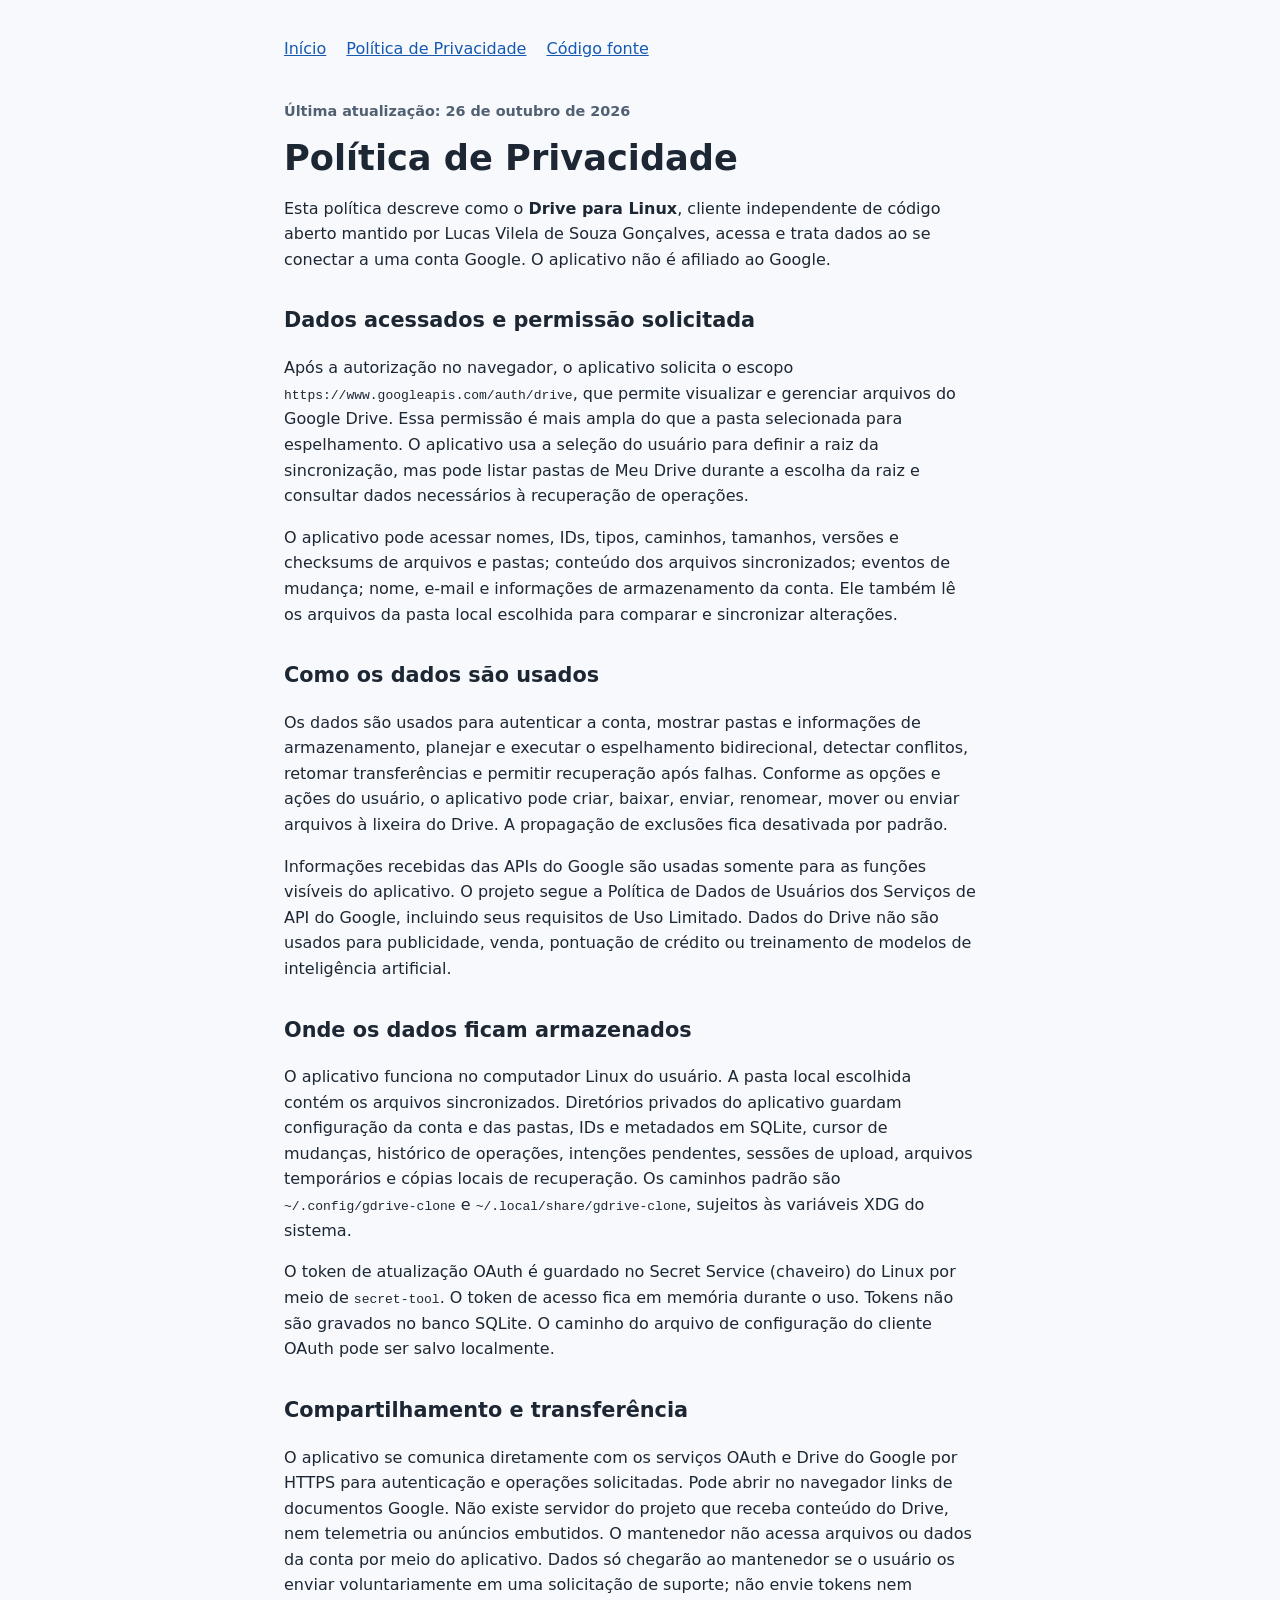
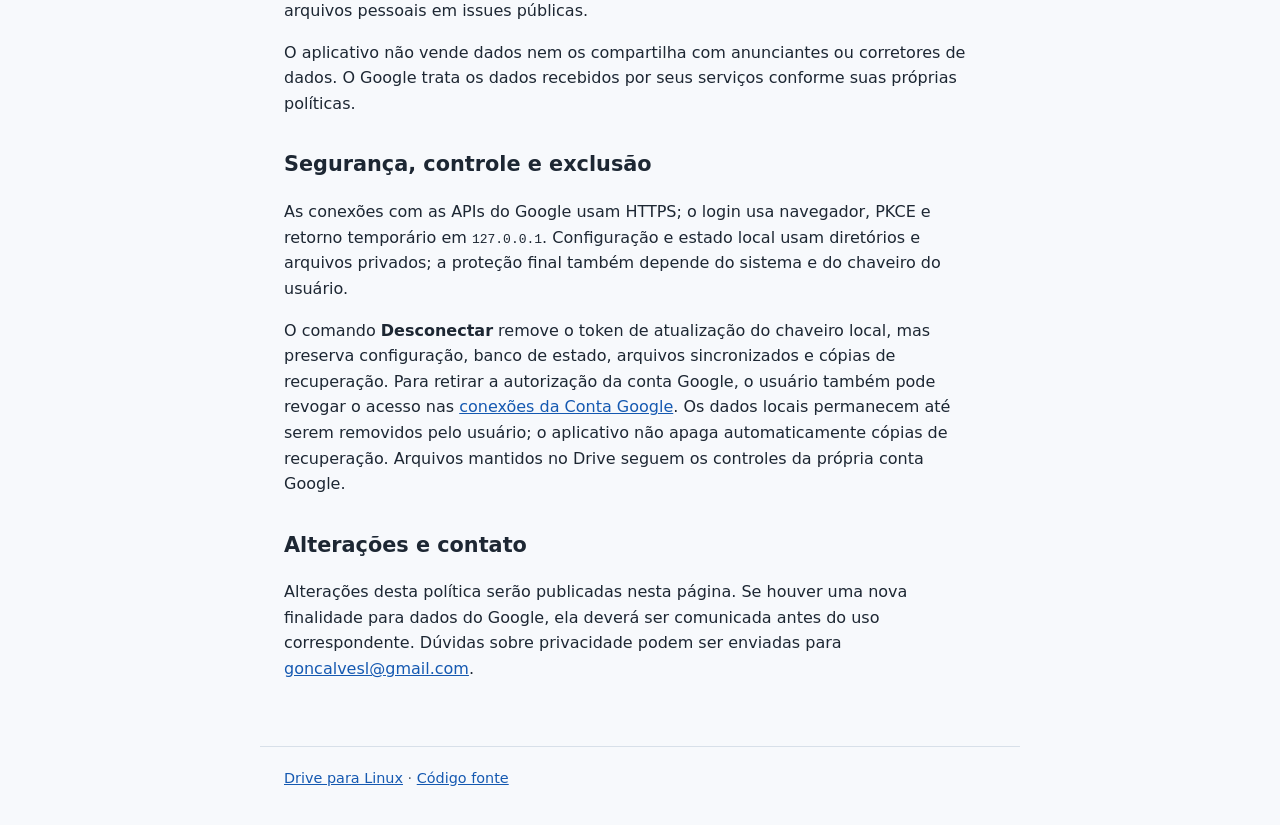
==== docs/privacy/index.html @ 491c3cfb "Publish application privacy policy pages" ====
<!doctype html>
<html lang="pt-BR">
<head>
  <meta charset="utf-8">
  <meta name="viewport" content="width=device-width, initial-scale=1">
  <meta name="description" content="Política de Privacidade do aplicativo Drive para Linux.">
  <title>Política de Privacidade — Drive para Linux</title>
  <link rel="stylesheet" href="../assets/site.css">
</head>
<body>
  <header>
    <nav aria-label="Navegação principal">
      <a href="../">Início</a>
      <a href="./" aria-current="page">Política de Privacidade</a>
      <a href="https://github.com/goncalvesl/gdrive-clone">Código fonte</a>
    </nav>
  </header>
  <main>
    <p class="eyebrow">Última atualização: 26 de outubro de 2026</p>
    <h1>Política de Privacidade</h1>
    <p>Esta política descreve como o <strong>Drive para Linux</strong>, cliente independente de código aberto mantido por Lucas Vilela de Souza Gonçalves, acessa e trata dados ao se conectar a uma conta Google. O aplicativo não é afiliado ao Google.</p>

    <h2>Dados acessados e permissão solicitada</h2>
    <p>Após a autorização no navegador, o aplicativo solicita o escopo <code>https://www.googleapis.com/auth/drive</code>, que permite visualizar e gerenciar arquivos do Google Drive. Essa permissão é mais ampla do que a pasta selecionada para espelhamento. O aplicativo usa a seleção do usuário para definir a raiz da sincronização, mas pode listar pastas de Meu Drive durante a escolha da raiz e consultar dados necessários à recuperação de operações.</p>
    <p>O aplicativo pode acessar nomes, IDs, tipos, caminhos, tamanhos, versões e checksums de arquivos e pastas; conteúdo dos arquivos sincronizados; eventos de mudança; nome, e-mail e informações de armazenamento da conta. Ele também lê os arquivos da pasta local escolhida para comparar e sincronizar alterações.</p>

    <h2>Como os dados são usados</h2>
    <p>Os dados são usados para autenticar a conta, mostrar pastas e informações de armazenamento, planejar e executar o espelhamento bidirecional, detectar conflitos, retomar transferências e permitir recuperação após falhas. Conforme as opções e ações do usuário, o aplicativo pode criar, baixar, enviar, renomear, mover ou enviar arquivos à lixeira do Drive. A propagação de exclusões fica desativada por padrão.</p>
    <p>Informações recebidas das APIs do Google são usadas somente para as funções visíveis do aplicativo. O projeto segue a Política de Dados de Usuários dos Serviços de API do Google, incluindo seus requisitos de Uso Limitado. Dados do Drive não são usados para publicidade, venda, pontuação de crédito ou treinamento de modelos de inteligência artificial.</p>

    <h2>Onde os dados ficam armazenados</h2>
    <p>O aplicativo funciona no computador Linux do usuário. A pasta local escolhida contém os arquivos sincronizados. Diretórios privados do aplicativo guardam configuração da conta e das pastas, IDs e metadados em SQLite, cursor de mudanças, histórico de operações, intenções pendentes, sessões de upload, arquivos temporários e cópias locais de recuperação. Os caminhos padrão são <code>~/.config/gdrive-clone</code> e <code>~/.local/share/gdrive-clone</code>, sujeitos às variáveis XDG do sistema.</p>
    <p>O token de atualização OAuth é guardado no Secret Service (chaveiro) do Linux por meio de <code>secret-tool</code>. O token de acesso fica em memória durante o uso. Tokens não são gravados no banco SQLite. O caminho do arquivo de configuração do cliente OAuth pode ser salvo localmente.</p>

    <h2>Compartilhamento e transferência</h2>
    <p>O aplicativo se comunica diretamente com os serviços OAuth e Drive do Google por HTTPS para autenticação e operações solicitadas. Pode abrir no navegador links de documentos Google. Não existe servidor do projeto que receba conteúdo do Drive, nem telemetria ou anúncios embutidos. O mantenedor não acessa arquivos ou dados da conta por meio do aplicativo. Dados só chegarão ao mantenedor se o usuário os enviar voluntariamente em uma solicitação de suporte; não envie tokens nem arquivos pessoais em issues públicas.</p>
    <p>O aplicativo não vende dados nem os compartilha com anunciantes ou corretores de dados. O Google trata os dados recebidos por seus serviços conforme suas próprias políticas.</p>

    <h2>Segurança, controle e exclusão</h2>
    <p>As conexões com as APIs do Google usam HTTPS; o login usa navegador, PKCE e retorno temporário em <code>127.0.0.1</code>. Configuração e estado local usam diretórios e arquivos privados; a proteção final também depende do sistema e do chaveiro do usuário.</p>
    <p>O comando <strong>Desconectar</strong> remove o token de atualização do chaveiro local, mas preserva configuração, banco de estado, arquivos sincronizados e cópias de recuperação. Para retirar a autorização da conta Google, o usuário também pode revogar o acesso nas <a href="https://myaccount.google.com/connections">conexões da Conta Google</a>. Os dados locais permanecem até serem removidos pelo usuário; o aplicativo não apaga automaticamente cópias de recuperação. Arquivos mantidos no Drive seguem os controles da própria conta Google.</p>

    <h2>Alterações e contato</h2>
    <p>Alterações desta política serão publicadas nesta página. Se houver uma nova finalidade para dados do Google, ela deverá ser comunicada antes do uso correspondente. Dúvidas sobre privacidade podem ser enviadas para <a href="mailto:goncalvesl@gmail.com">goncalvesl@gmail.com</a>.</p>
  </main>
  <footer><a href="../">Drive para Linux</a> · <a href="https://github.com/goncalvesl/gdrive-clone">Código fonte</a></footer>
</body>
</html>
---- docs/assets/site.css ----
:root{color-scheme:light dark;font-family:system-ui,-apple-system,BlinkMacSystemFont,"Segoe UI",sans-serif;line-height:1.6}
*{box-sizing:border-box}
body{margin:0;background:#f7f9fc;color:#1d2733}
main,header,footer{max-width:760px;margin:auto;padding:0 24px}
header{padding-top:36px}
main{padding-top:24px;padding-bottom:48px}
footer{padding-top:20px;padding-bottom:36px;border-top:1px solid #d8e0e9;font-size:.9rem;color:#516173}
h1{line-height:1.2;font-size:2.2rem;margin:.5rem 0 1rem}
h2{font-size:1.3rem;margin-top:2rem}
p,li{max-width:68ch}
a{color:#1559b1}
nav{display:flex;gap:1.25rem;flex-wrap:wrap}
.eyebrow{color:#516173;font-weight:600;font-size:.9rem}
.card{background:#fff;border:1px solid #d8e0e9;border-radius:12px;padding:20px;margin:24px 0}
.muted{color:#516173}
@media(prefers-color-scheme:dark){body{background:#111821;color:#e9eef5}footer{border-color:#3b4959;color:#aab9c9}a{color:#89b6ff}.eyebrow,.muted{color:#aab9c9}.card{background:#1b2633;border-color:#3b4959}}
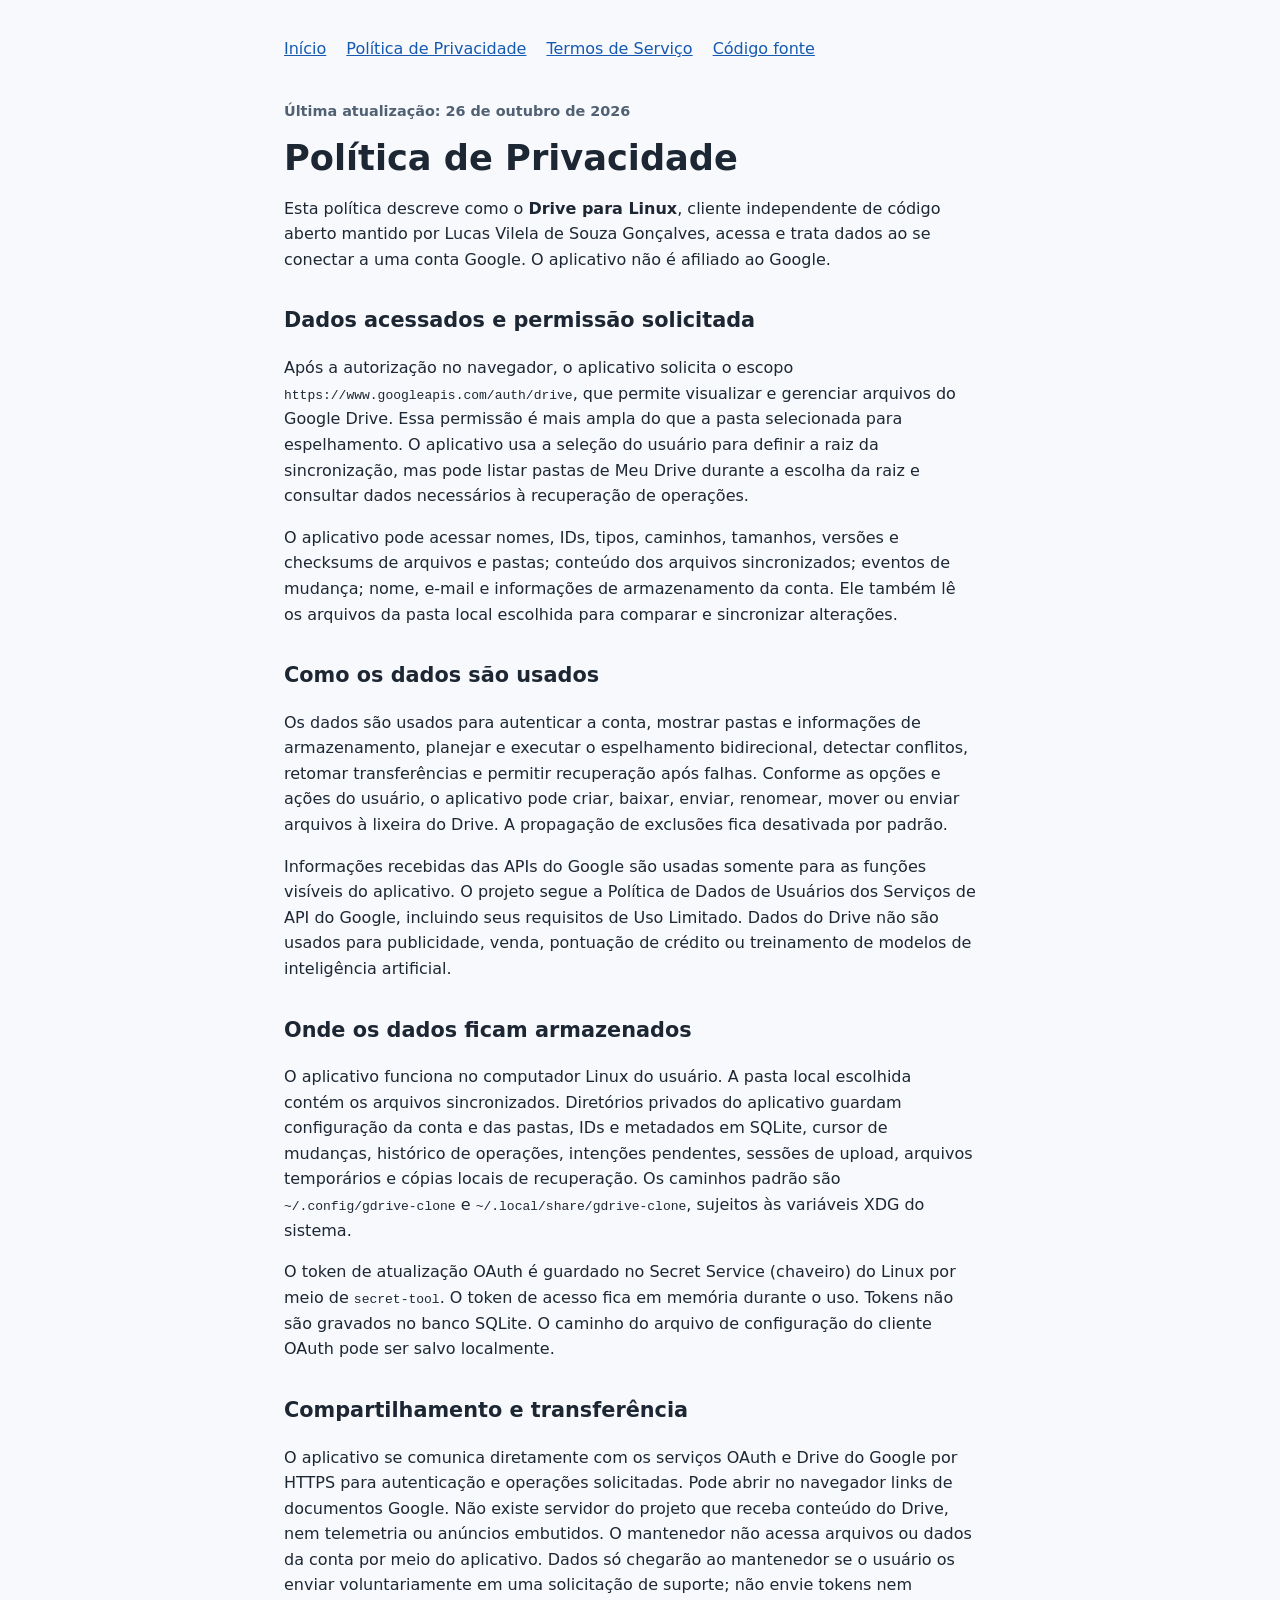
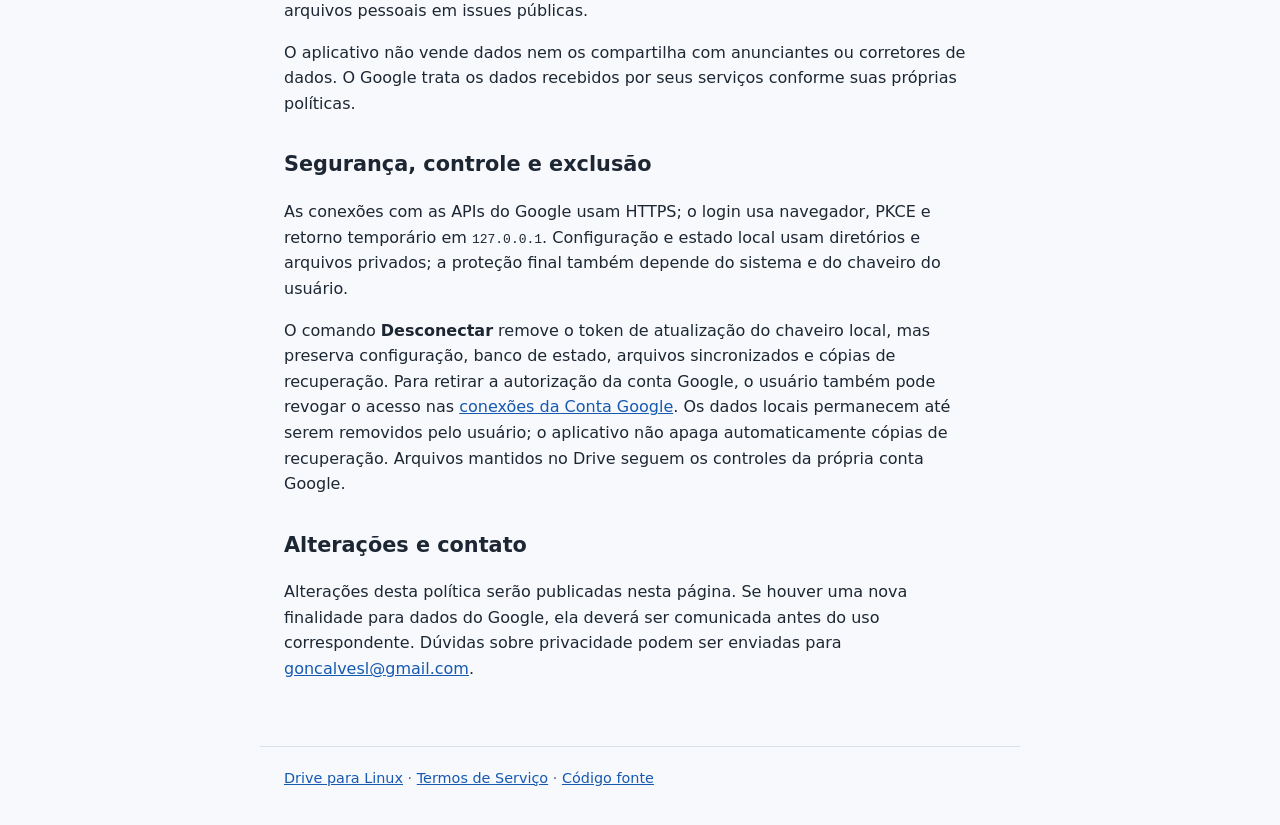
==== commit b4fdcab0: "Publish public terms of service" ====
--- a/docs/privacy/index.html
+++ b/docs/privacy/index.html
@@ -12,6 +12,7 @@
     <nav aria-label="Navegação principal">
       <a href="../">Início</a>
       <a href="./" aria-current="page">Política de Privacidade</a>
+      <a href="../terms/">Termos de Serviço</a>
       <a href="https://github.com/goncalvesl/gdrive-clone">Código fonte</a>
     </nav>
   </header>
@@ -43,6 +44,6 @@
     <h2>Alterações e contato</h2>
     <p>Alterações desta política serão publicadas nesta página. Se houver uma nova finalidade para dados do Google, ela deverá ser comunicada antes do uso correspondente. Dúvidas sobre privacidade podem ser enviadas para <a href="mailto:goncalvesl@gmail.com">goncalvesl@gmail.com</a>.</p>
   </main>
-  <footer><a href="../">Drive para Linux</a> · <a href="https://github.com/goncalvesl/gdrive-clone">Código fonte</a></footer>
+  <footer><a href="../">Drive para Linux</a> · <a href="../terms/">Termos de Serviço</a> · <a href="https://github.com/goncalvesl/gdrive-clone">Código fonte</a></footer>
 </body>
 </html>
